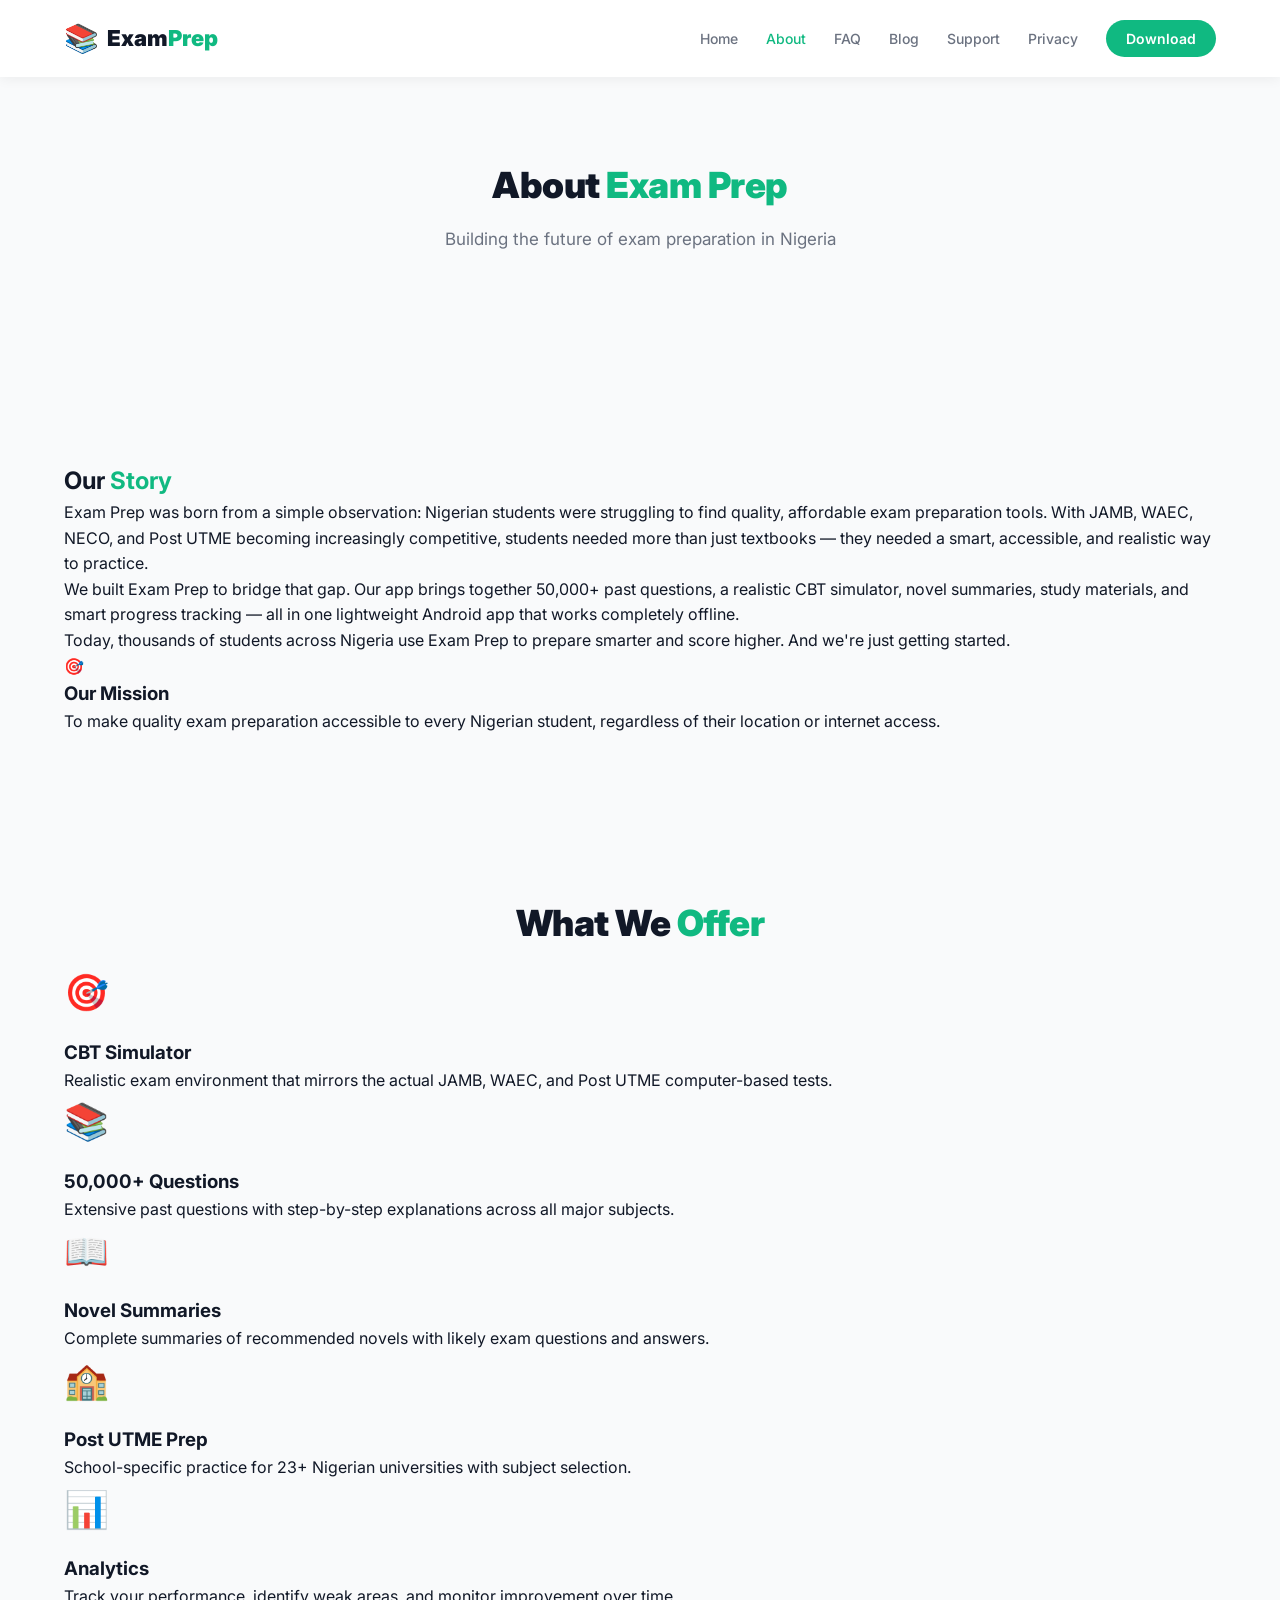
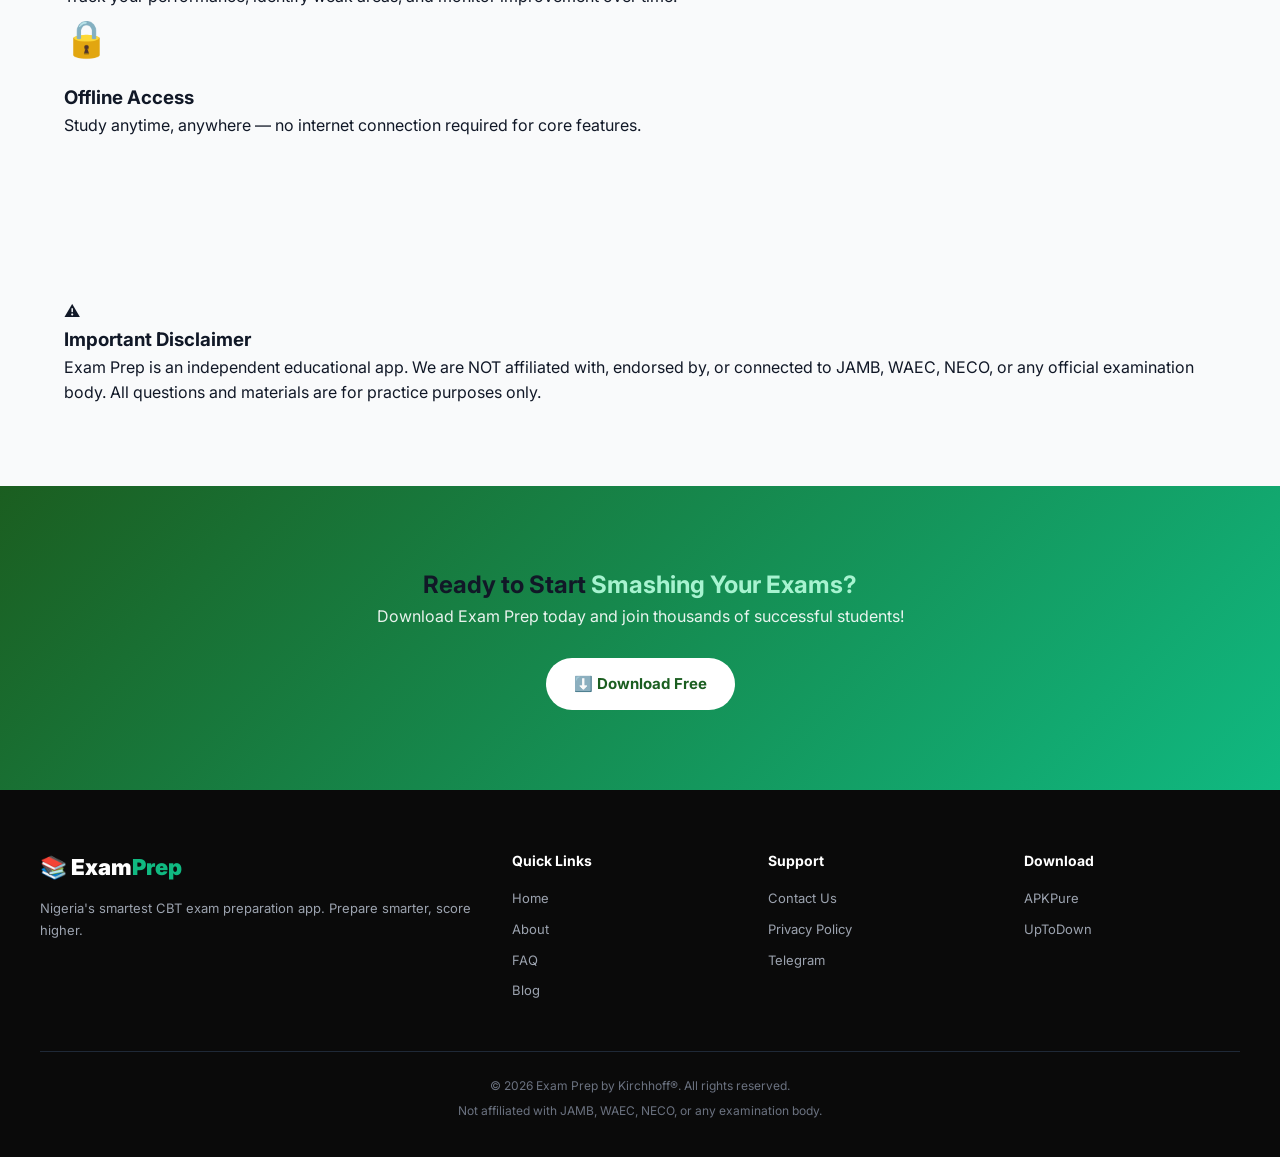
==== about.html @ 36e6fba4 "Add About page HTML structure This file contains the HTML structure for the About page of the Exam P" ====
<!DOCTYPE html>
<html lang="en">
<head>
    <meta charset="UTF-8">
    <meta name="viewport" content="width=device-width, initial-scale=1.0">
    <title>About — Exam Prep</title>
    <meta name="description" content="Learn about Exam Prep — Nigeria's smartest CBT exam preparation app for JAMB, WAEC, NECO, and Post UTME.">
    <link rel="stylesheet" href="style.css">
    <link rel="preconnect" href="https://fonts.googleapis.com">
    <link href="https://fonts.googleapis.com/css2?family=Inter:wght@400;500;600;700;800;900&display=swap" rel="stylesheet">
</head>
<body>

    <!-- NAVIGATION -->
    <nav class="navbar">
        <div class="nav-container">
            <a href="index.html" class="nav-logo">
                <span class="logo-icon">📚</span>
                <span class="logo-text">Exam<span class="accent">Prep</span></span>
            </a>
            <button class="nav-toggle" id="navToggle" aria-label="Toggle navigation">
                <span></span>
                <span></span>
                <span></span>
            </button>
            <ul class="nav-menu" id="navMenu">
                <li><a href="index.html">Home</a></li>
                <li><a href="about.html" class="active">About</a></li>
                <li><a href="faq.html">FAQ</a></li>
                <li><a href="blog.html">Blog</a></li>
                <li><a href="support.html">Support</a></li>
                <li><a href="privacy.html">Privacy</a></li>
                <li><a href="index.html#download" class="nav-download-btn">Download</a></li>
            </ul>
        </div>
    </nav>

    <!-- ABOUT HERO -->
    <section class="about-hero">
        <div class="section-container">
            <h1 class="section-title">About <span class="accent">Exam Prep</span></h1>
            <p class="section-subtitle">Building the future of exam preparation in Nigeria</p>
        </div>
    </section>

    <!-- OUR STORY -->
    <section class="about-story">
        <div class="section-container">
            <div class="story-grid">
                <div class="story-text">
                    <h2 class="story-title">Our <span class="accent">Story</span></h2>
                    <p class="story-paragraph">
                        Exam Prep was born from a simple observation: Nigerian students were struggling to find quality, affordable exam preparation tools. With JAMB, WAEC, NECO, and Post UTME becoming increasingly competitive, students needed more than just textbooks — they needed a smart, accessible, and realistic way to practice.
                    </p>
                    <p class="story-paragraph">
                        We built Exam Prep to bridge that gap. Our app brings together 50,000+ past questions, a realistic CBT simulator, novel summaries, study materials, and smart progress tracking — all in one lightweight Android app that works completely offline.
                    </p>
                    <p class="story-paragraph">
                        Today, thousands of students across Nigeria use Exam Prep to prepare smarter and score higher. And we're just getting started.
                    </p>
                </div>
                <div class="story-card">
                    <span class="story-emoji">🎯</span>
                    <h3>Our Mission</h3>
                    <p>To make quality exam preparation accessible to every Nigerian student, regardless of their location or internet access.</p>
                </div>
            </div>
        </div>
    </section>

    <!-- WHAT WE OFFER -->
    <section class="about-offer">
        <div class="section-container">
            <h2 class="section-title">What We <span class="accent">Offer</span></h2>
            <div class="offer-grid">
                <div class="offer-card">
                    <span class="feature-icon">🎯</span>
                    <h3>CBT Simulator</h3>
                    <p>Realistic exam environment that mirrors the actual JAMB, WAEC, and Post UTME computer-based tests.</p>
                </div>
                <div class="offer-card">
                    <span class="feature-icon">📚</span>
                    <h3>50,000+ Questions</h3>
                    <p>Extensive past questions with step-by-step explanations across all major subjects.</p>
                </div>
                <div class="offer-card">
                    <span class="feature-icon">📖</span>
                    <h3>Novel Summaries</h3>
                    <p>Complete summaries of recommended novels with likely exam questions and answers.</p>
                </div>
                <div class="offer-card">
                    <span class="feature-icon">🏫</span>
                    <h3>Post UTME Prep</h3>
                    <p>School-specific practice for 23+ Nigerian universities with subject selection.</p>
                </div>
                <div class="offer-card">
                    <span class="feature-icon">📊</span>
                    <h3>Analytics</h3>
                    <p>Track your performance, identify weak areas, and monitor improvement over time.</p>
                </div>
                <div class="offer-card">
                    <span class="feature-icon">🔒</span>
                    <h3>Offline Access</h3>
                    <p>Study anytime, anywhere — no internet connection required for core features.</p>
                </div>
            </div>
        </div>
    </section>

    <!-- DISCLAIMER -->
    <section class="about-disclaimer">
        <div class="section-container">
            <div class="disclaimer-card">
                <span class="disclaimer-icon">⚠️</span>
                <h3>Important Disclaimer</h3>
                <p>Exam Prep is an independent educational app. We are NOT affiliated with, endorsed by, or connected to JAMB, WAEC, NECO, or any official examination body. All questions and materials are for practice purposes only.</p>
            </div>
        </div>
    </section>

    <!-- CTA -->
    <section class="cta">
        <div class="section-container">
            <h2>Ready to Start <span class="accent">Smashing Your Exams?</span></h2>
            <p>Download Exam Prep today and join thousands of successful students!</p>
            <a href="index.html#download" class="btn-primary">⬇️ Download Free</a>
        </div>
    </section>

    <!-- FOOTER -->
    <footer class="footer">
        <div class="footer-container">
            <div class="footer-grid">
                <div class="footer-brand">
                    <span class="footer-logo">📚 Exam<span class="accent">Prep</span></span>
                    <p>Nigeria's smartest CBT exam preparation app. Prepare smarter, score higher.</p>
                </div>
                <div class="footer-links">
                    <h4>Quick Links</h4>
                    <a href="index.html">Home</a>
                    <a href="about.html">About</a>
                    <a href="faq.html">FAQ</a>
                    <a href="blog.html">Blog</a>
                </div>
                <div class="footer-links">
                    <h4>Support</h4>
                    <a href="support.html">Contact Us</a>
                    <a href="privacy.html">Privacy Policy</a>
                    <a href="https://t.me/KirchhoffExamPrep" target="_blank">Telegram</a>
                </div>
                <div class="footer-links">
                    <h4>Download</h4>
                    <a href="https://apkpure.com/p/com.kirchhoff.examprep" target="_blank">APKPure</a>
                    <a href="https://uptodown.com" target="_blank">UpToDown</a>
                </div>
            </div>
            <div class="footer-bottom">
                <p>© <span class="current-year">2025</span> Exam Prep by Kirchhoff®. All rights reserved.</p>
                <p>Not affiliated with JAMB, WAEC, NECO, or any examination body.</p>
            </div>
        </div>
    </footer>

    <script src="script.js"></script>
</body>
</html>
---- style.css ----
/* ============================================
   EXAM PREP WEBSITE — MAIN STYLESHEET
   Green Theme: #10B981 / #1B5E20
   ============================================ */

/* RESET */
* {
    margin: 0;
    padding: 0;
    box-sizing: border-box;
}

:root {
    --green: #10B981;
    --green-dark: #1B5E20;
    --green-light: #ECFDF5;
    --bg: #F9FAFB;
    --bg-dark: #121212;
    --card: #FFFFFF;
    --card-dark: #1E1E24;
    --text: #111827;
    --text-secondary: #6B7280;
    --text-dark: #FFFFFF;
    --border: #E5E7EB;
    --border-dark: #2D2D2D;
    --radius: 16px;
    --radius-sm: 10px;
    --radius-lg: 24px;
    --shadow: 0 2px 12px rgba(0,0,0,0.06);
    --shadow-lg: 0 8px 30px rgba(0,0,0,0.12);
    --transition: all 0.3s ease;
}

html {
    scroll-behavior: smooth;
}

body {
    font-family: 'Inter', -apple-system, BlinkMacSystemFont, 'Segoe UI', Roboto, sans-serif;
    background: var(--bg);
    color: var(--text);
    line-height: 1.6;
}

.accent {
    color: var(--green);
}

/* ============================================
   NAVIGATION
   ============================================ */

.navbar {
    background: var(--card);
    box-shadow: var(--shadow);
    position: sticky;
    top: 0;
    z-index: 1000;
}

.nav-container {
    max-width: 1200px;
    margin: 0 auto;
    padding: 16px 24px;
    display: flex;
    align-items: center;
    justify-content: space-between;
}

.nav-logo {
    display: flex;
    align-items: center;
    gap: 8px;
    text-decoration: none;
    color: var(--text);
    font-weight: 800;
    font-size: 22px;
}

.logo-icon {
    font-size: 28px;
}

.logo-text {
    font-weight: 900;
}

.nav-menu {
    display: flex;
    align-items: center;
    gap: 28px;
    list-style: none;
}

.nav-menu a {
    text-decoration: none;
    color: var(--text-secondary);
    font-weight: 500;
    font-size: 14px;
    transition: var(--transition);
}

.nav-menu a:hover,
.nav-menu a.active {
    color: var(--green);
}

.nav-download-btn {
    background: var(--green) !important;
    color: white !important;
    padding: 10px 20px;
    border-radius: 50px;
    font-weight: 600 !important;
}

.nav-download-btn:hover {
    background: var(--green-dark) !important;
}

.nav-toggle {
    display: none;
    flex-direction: column;
    gap: 5px;
    background: none;
    border: none;
    cursor: pointer;
    padding: 5px;
}

.nav-toggle span {
    width: 25px;
    height: 3px;
    background: var(--text);
    border-radius: 3px;
    transition: var(--transition);
}

/* ============================================
   HERO SECTION
   ============================================ */

.hero {
    background: linear-gradient(135deg, #ECFDF5 0%, #F0FDF4 50%, #F9FAFB 100%);
    padding: 80px 24px;
    overflow: hidden;
}

.hero-container {
    max-width: 1200px;
    margin: 0 auto;
    display: grid;
    grid-template-columns: 1fr 1fr;
    gap: 60px;
    align-items: center;
}

.hero-badge {
    display: inline-block;
    background: var(--green-light);
    color: var(--green-dark);
    padding: 8px 16px;
    border-radius: 50px;
    font-size: 13px;
    font-weight: 600;
    margin-bottom: 20px;
    border: 1px solid var(--green);
}

.hero-title {
    font-size: 48px;
    font-weight: 900;
    line-height: 1.2;
    margin-bottom: 20px;
    letter-spacing: -1px;
}

.hero-subtitle {
    font-size: 18px;
    color: var(--text-secondary);
    margin-bottom: 32px;
    line-height: 1.7;
}

.hero-buttons {
    display: flex;
    gap: 16px;
    flex-wrap: wrap;
    margin-bottom: 40px;
}

.btn-primary,
.btn-secondary {
    padding: 14px 28px;
    border-radius: 50px;
    font-size: 15px;
    font-weight: 700;
    text-decoration: none;
    transition: var(--transition);
    display: inline-flex;
    align-items: center;
    gap: 8px;
}

.btn-primary {
    background: var(--green);
    color: white;
}

.btn-primary:hover {
    background: var(--green-dark);
    transform: translateY(-2px);
    box-shadow: var(--shadow-lg);
}

.btn-secondary {
    background: var(--card);
    color: var(--text);
    border: 1px solid var(--border);
}

.btn-secondary:hover {
    border-color: var(--green);
    color: var(--green);
    transform: translateY(-2px);
}

.hero-stats {
    display: flex;
    gap: 40px;
    flex-wrap: wrap;
}

.stat {
    display: flex;
    flex-direction: column;
}

.stat-number {
    font-size: 28px;
    font-weight: 900;
    color: var(--green-dark);
}

.stat-label {
    font-size: 13px;
    color: var(--text-secondary);
    font-weight: 500;
}

.hero-phone {
    display: flex;
    justify-content: center;
}

.phone-mockup {
    width: 300px;
    height: 600px;
    background: var(--green-dark);
    border-radius: 40px;
    padding: 20px;
    box-shadow: var(--shadow-lg);
}

.phone-screen {
    width: 100%;
    height: 100%;
    background: var(--card);
    border-radius: 28px;
    display: flex;
    flex-direction: column;
    align-items: center;
    justify-content: center;
    gap: 12px;
    padding: 20px;
    text-align: center;
}

.phone-emoji {
    font-size: 48px;
}

/* ============================================
   SECTION STYLES
   ============================================ */

.section-container {
    max-width: 1200px;
    margin: 0 auto;
    padding: 80px 24px;
}

.section-title {
    font-size: 36px;
    font-weight: 900;
    text-align: center;
    margin-bottom: 12px;
    letter-spacing: -0.5px;
}

.section-subtitle {
    text-align: center;
    color: var(--text-secondary);
    font-size: 17px;
    margin-bottom: 48px;
}

/* ============================================
   FEATURES
   ============================================ */

.features-grid {
    display: grid;
    grid-template-columns: repeat(auto-fit, minmax(260px, 1fr));
    gap: 24px;
}

.feature-card {
    background: var(--card);
    border-radius: var(--radius);
    padding: 28px;
    box-shadow: var(--shadow);
    transition: var(--transition);
    border: 1px solid var(--border);
}

.feature-card:hover {
    transform: translateY(-4px);
    box-shadow: var(--shadow-lg);
    border-color: var(--green);
}

.feature-icon {
    font-size: 36px;
    display: block;
    margin-bottom: 16px;
}

.feature-card h3 {
    font-size: 18px;
    font-weight: 700;
    margin-bottom: 8px;
}

.feature-card p {
    font-size: 14px;
    color: var(--text-secondary);
    line-height: 1.7;
}

/* ============================================
   TESTIMONIALS
   ============================================ */

.testimonials {
    background: var(--green-light);
}

.testimonials-grid {
    display: grid;
    grid-template-columns: repeat(auto-fit, minmax(300px, 1fr));
    gap: 24px;
}

.testimonial-card {
    background: var(--card);
    border-radius: var(--radius);
    padding: 28px;
    box-shadow: var(--shadow);
    border-left: 4px solid var(--green);
}

.stars {
    margin-bottom: 12px;
    font-size: 18px;
}

.testimonial-text {
    font-size: 14px;
    color: var(--text-secondary);
    font-style: italic;
    line-height: 1.7;
    margin-bottom: 16px;
}

.testimonial-name {
    font-size: 13px;
    font-weight: 700;
    color: var(--green-dark);
}

/* ============================================
   DOWNLOAD SECTION
   ============================================ */

.download-buttons {
    display: flex;
    gap: 20px;
    justify-content: center;
    flex-wrap: wrap;
}

.btn-download {
    background: var(--card);
    border: 2px solid var(--green);
    border-radius: var(--radius);
    padding: 20px 28px;
    text-decoration: none;
    color: var(--text);
    display: flex;
    align-items: center;
    gap: 16px;
    transition: var(--transition);
    min-width: 280px;
}

.btn-download:hover {
    background: var(--green);
    color: white;
    transform: translateY(-4px);
    box-shadow: var(--shadow-lg);
}

.download-icon {
    font-size: 32px;
}

.btn-download strong {
    display: block;
    font-size: 16px;
}

.btn-download small {
    font-size: 12px;
    opacity: 0.8;
}

.download-note {
    text-align: center;
    margin-top: 32px;
    font-size: 13px;
    color: var(--text-secondary);
}

/* ============================================
   CTA SECTION
   ============================================ */

.cta {
    background: linear-gradient(135deg, var(--green-dark), var(--green));
    text-align: center;
}

.cta .section-title {
    color: white;
}

.cta .accent {
    color: #A7F3D0;
}

.cta p {
    color: rgba(255,255,255,0.9);
    font-size: 16px;
    margin-bottom: 28px;
}

.cta .btn-primary {
    background: white;
    color: var(--green-dark);
}

.cta .btn-primary:hover {
    background: var(--green-light);
}

/* ============================================
   FOOTER
   ============================================ */

.footer {
    background: #0A0A0A;
    color: #D1D5DB;
    padding: 60px 24px 30px;
}

.footer-container {
    max-width: 1200px;
    margin: 0 auto;
}

.footer-grid {
    display: grid;
    grid-template-columns: 2fr 1fr 1fr 1fr;
    gap: 40px;
    margin-bottom: 40px;
}

.footer-logo {
    font-size: 22px;
    font-weight: 900;
    color: white;
}

.footer-brand p {
    margin-top: 12px;
    font-size: 13px;
    color: #9CA3AF;
    line-height: 1.7;
}

.footer-links h4 {
    color: white;
    font-size: 14px;
    margin-bottom: 16px;
}

.footer-links a {
    display: block;
    color: #9CA3AF;
    text-decoration: none;
    font-size: 13px;
    margin-bottom: 10px;
    transition: var(--transition);
}

.footer-links a:hover {
    color: var(--green);
}

.footer-bottom {
    border-top: 1px solid #1F2937;
    padding-top: 24px;
    text-align: center;
}

.footer-bottom p {
    font-size: 12px;
    color: #6B7280;
    margin-bottom: 6px;
}

/* ============================================
   RESPONSIVE
   ============================================ */

@media (max-width: 768px) {
    .nav-toggle {
        display: flex;
    }
    
    .nav-menu {
        display: none;
        position: absolute;
        top: 100%;
        left: 0;
        right: 0;
        background: var(--card);
        flex-direction: column;
        padding: 20px;
        gap: 16px;
        box-shadow: var(--shadow-lg);
    }
    
    .nav-menu.open {
        display: flex;
    }
    
    .hero-container {
        grid-template-columns: 1fr;
        text-align: center;
    }
    
    .hero-title {
        font-size: 32px;
    }
    
    .hero-buttons {
        justify-content: center;
    }
    
    .hero-stats {
        justify-content: center;
        gap: 24px;
    }
    
    .hero-phone {
        display: none;
    }
    
    .section-title {
        font-size: 28px;
    }
    
    .footer-grid {
        grid-template-columns: 1fr;
        gap: 24px;
    }
}

@media (max-width: 480px) {
    .hero {
        padding: 40px 16px;
    }
    
    .hero-title {
        font-size: 26px;
    }
    
    .hero-subtitle {
        font-size: 15px;
    }
    
    .section-container {
        padding: 50px 16px;
    }
    
    .btn-download {
        min-width: 100%;
    }
}
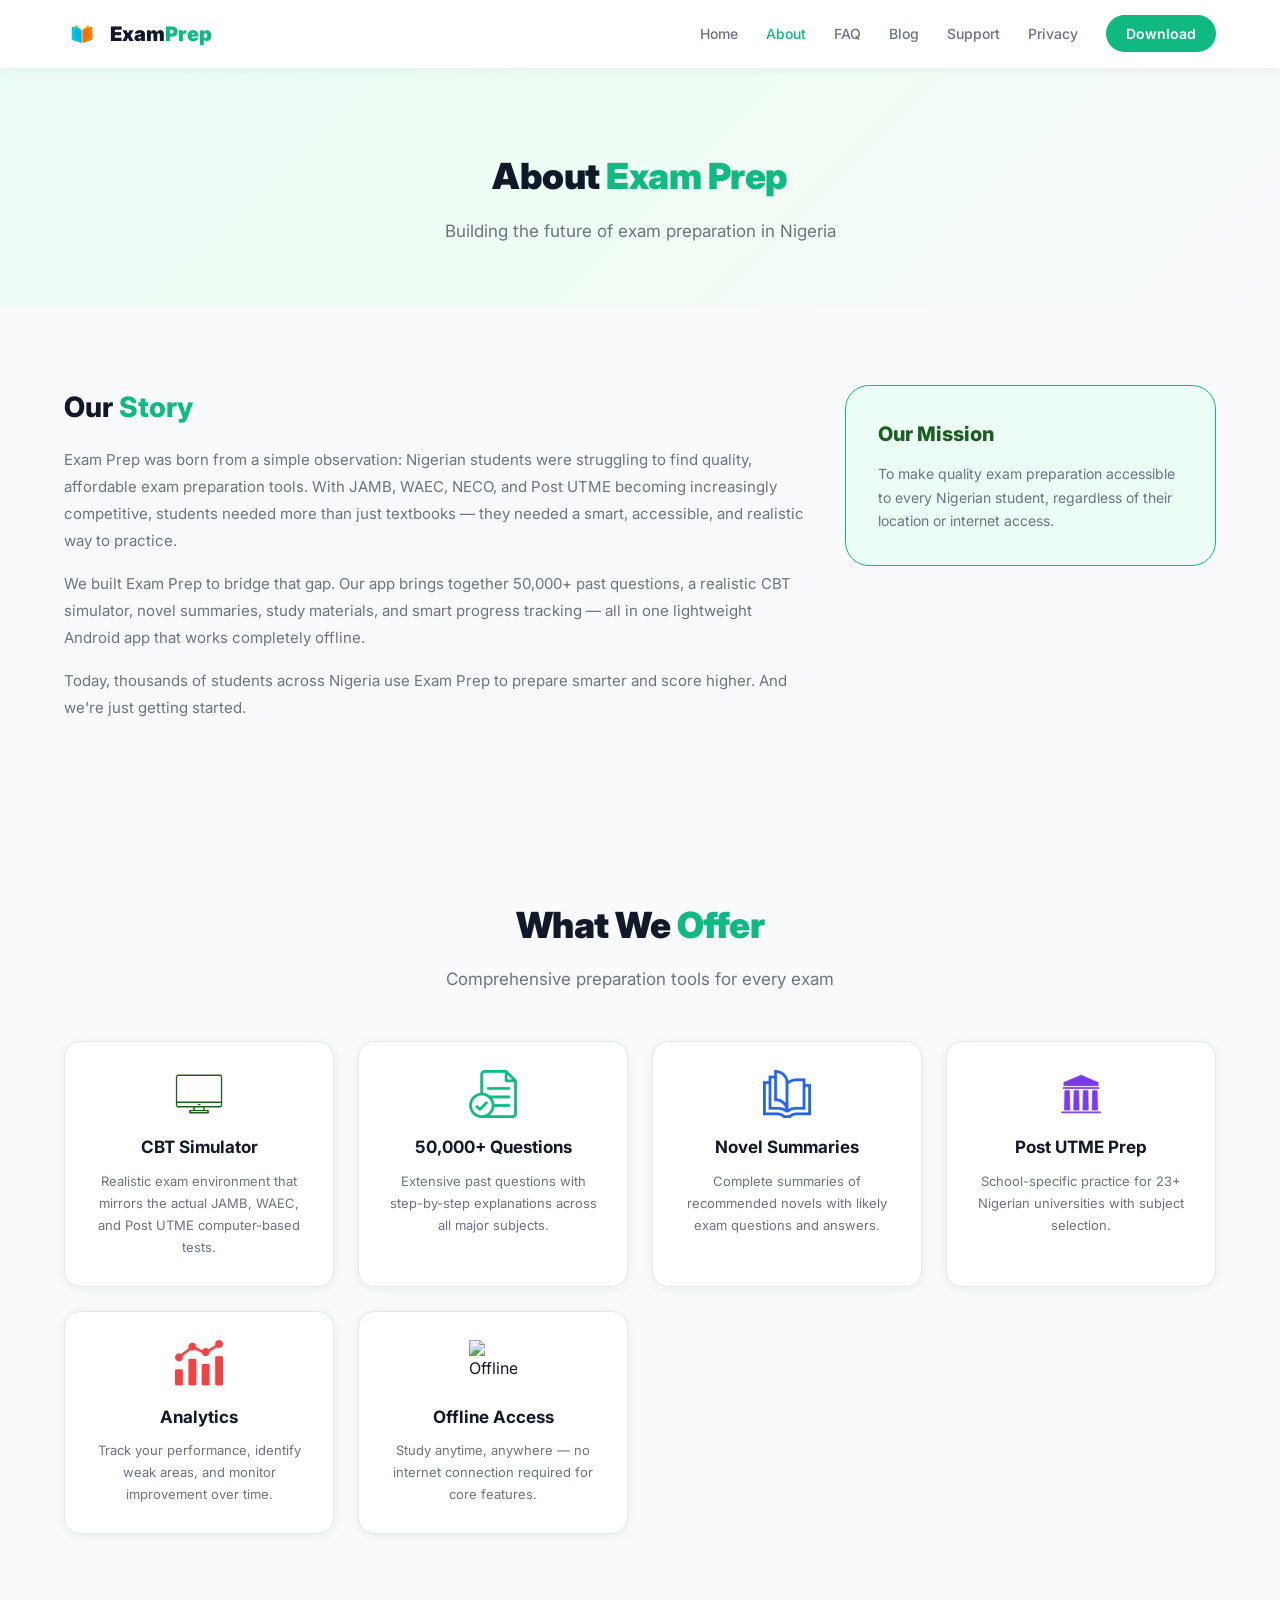
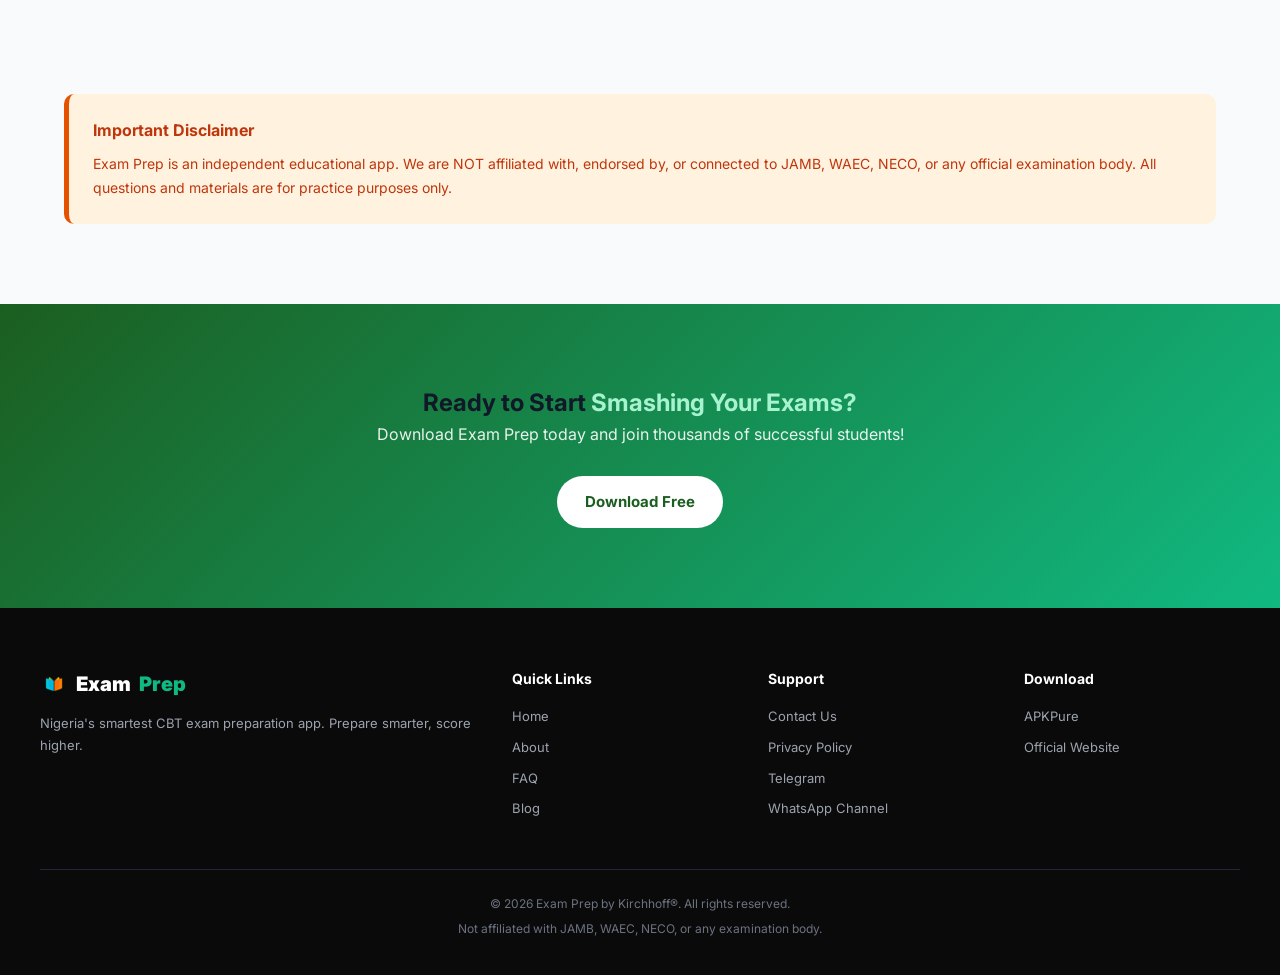
==== commit 421421d8: "Update about.html" ====
--- a/about.html
+++ b/about.html
@@ -5,9 +5,123 @@
     <meta name="viewport" content="width=device-width, initial-scale=1.0">
     <title>About — Exam Prep</title>
     <meta name="description" content="Learn about Exam Prep — Nigeria's smartest CBT exam preparation app for JAMB, WAEC, NECO, and Post UTME.">
+    <link rel="icon" type="image/png" href="logo.png">
     <link rel="stylesheet" href="style.css">
     <link rel="preconnect" href="https://fonts.googleapis.com">
     <link href="https://fonts.googleapis.com/css2?family=Inter:wght@400;500;600;700;800;900&display=swap" rel="stylesheet">
+    <style>
+        .about-hero {
+            background: linear-gradient(135deg, #ECFDF5 0%, #F0FDF4 50%, #F9FAFB 100%);
+            padding: 80px 24px 60px;
+            text-align: center;
+        }
+        
+        .story-grid {
+            display: grid;
+            grid-template-columns: 2fr 1fr;
+            gap: 40px;
+            align-items: start;
+        }
+        
+        .story-text h2 {
+            font-size: 28px;
+            font-weight: 800;
+            margin-bottom: 16px;
+        }
+        
+        .story-paragraph {
+            font-size: 15px;
+            color: var(--text-secondary);
+            line-height: 1.8;
+            margin-bottom: 16px;
+        }
+        
+        .story-card {
+            background: var(--green-light);
+            border-radius: var(--radius-lg);
+            padding: 32px;
+            border: 1px solid var(--green);
+        }
+        
+        .story-card h3 {
+            font-size: 20px;
+            font-weight: 800;
+            color: var(--green-dark);
+            margin-bottom: 12px;
+        }
+        
+        .story-card p {
+            font-size: 14px;
+            color: var(--text-secondary);
+            line-height: 1.7;
+        }
+        
+        .offer-grid {
+            display: grid;
+            grid-template-columns: repeat(auto-fit, minmax(250px, 1fr));
+            gap: 24px;
+        }
+        
+        .offer-card {
+            background: var(--card);
+            border-radius: var(--radius);
+            padding: 28px;
+            box-shadow: var(--shadow);
+            border: 1px solid var(--border);
+            text-align: center;
+            transition: var(--transition);
+        }
+        
+        .offer-card:hover {
+            transform: translateY(-4px);
+            box-shadow: var(--shadow-lg);
+            border-color: var(--green);
+        }
+        
+        .offer-card img {
+            width: 48px;
+            height: 48px;
+            margin: 0 auto 16px;
+            display: block;
+        }
+        
+        .offer-card h3 {
+            font-size: 17px;
+            font-weight: 700;
+            margin-bottom: 8px;
+        }
+        
+        .offer-card p {
+            font-size: 13px;
+            color: var(--text-secondary);
+            line-height: 1.7;
+        }
+        
+        .disclaimer-card {
+            background: #FFF3E0;
+            border-left: 5px solid #E65100;
+            padding: 24px;
+            border-radius: var(--radius-sm);
+        }
+        
+        .disclaimer-card h3 {
+            color: #BF360C;
+            font-size: 16px;
+            margin-bottom: 8px;
+        }
+        
+        .disclaimer-card p {
+            color: #BF360C;
+            font-size: 14px;
+            line-height: 1.7;
+        }
+        
+        @media (max-width: 768px) {
+            .story-grid {
+                grid-template-columns: 1fr;
+            }
+        }
+    </style>
 </head>
 <body>
 
@@ -15,7 +129,7 @@
     <nav class="navbar">
         <div class="nav-container">
             <a href="index.html" class="nav-logo">
-                <span class="logo-icon">📚</span>
+                <img src="logo.png" alt="Exam Prep Logo">
                 <span class="logo-text">Exam<span class="accent">Prep</span></span>
             </a>
             <button class="nav-toggle" id="navToggle" aria-label="Toggle navigation">
@@ -37,10 +151,8 @@
 
     <!-- ABOUT HERO -->
     <section class="about-hero">
-        <div class="section-container">
-            <h1 class="section-title">About <span class="accent">Exam Prep</span></h1>
-            <p class="section-subtitle">Building the future of exam preparation in Nigeria</p>
-        </div>
+        <h1 class="section-title">About <span class="accent">Exam Prep</span></h1>
+        <p class="section-subtitle" style="margin-bottom: 0;">Building the future of exam preparation in Nigeria</p>
     </section>
 
     <!-- OUR STORY -->
@@ -48,7 +160,7 @@
         <div class="section-container">
             <div class="story-grid">
                 <div class="story-text">
-                    <h2 class="story-title">Our <span class="accent">Story</span></h2>
+                    <h2>Our <span class="accent">Story</span></h2>
                     <p class="story-paragraph">
                         Exam Prep was born from a simple observation: Nigerian students were struggling to find quality, affordable exam preparation tools. With JAMB, WAEC, NECO, and Post UTME becoming increasingly competitive, students needed more than just textbooks — they needed a smart, accessible, and realistic way to practice.
                     </p>
@@ -60,7 +172,6 @@
                     </p>
                 </div>
                 <div class="story-card">
-                    <span class="story-emoji">🎯</span>
                     <h3>Our Mission</h3>
                     <p>To make quality exam preparation accessible to every Nigerian student, regardless of their location or internet access.</p>
                 </div>
@@ -72,34 +183,36 @@
     <section class="about-offer">
         <div class="section-container">
             <h2 class="section-title">What We <span class="accent">Offer</span></h2>
+            <p class="section-subtitle">Comprehensive preparation tools for every exam</p>
+            
             <div class="offer-grid">
                 <div class="offer-card">
-                    <span class="feature-icon">🎯</span>
+                    <img src="icon-cbt.png" alt="CBT Simulator">
                     <h3>CBT Simulator</h3>
                     <p>Realistic exam environment that mirrors the actual JAMB, WAEC, and Post UTME computer-based tests.</p>
                 </div>
                 <div class="offer-card">
-                    <span class="feature-icon">📚</span>
+                    <img src="icon-questions.png" alt="Questions">
                     <h3>50,000+ Questions</h3>
                     <p>Extensive past questions with step-by-step explanations across all major subjects.</p>
                 </div>
                 <div class="offer-card">
-                    <span class="feature-icon">📖</span>
+                    <img src="icon-novel.png" alt="Novel Summaries">
                     <h3>Novel Summaries</h3>
                     <p>Complete summaries of recommended novels with likely exam questions and answers.</p>
                 </div>
                 <div class="offer-card">
-                    <span class="feature-icon">🏫</span>
+                    <img src="icon-postutme.png" alt="Post UTME">
                     <h3>Post UTME Prep</h3>
                     <p>School-specific practice for 23+ Nigerian universities with subject selection.</p>
                 </div>
                 <div class="offer-card">
-                    <span class="feature-icon">📊</span>
+                    <img src="icon-analytics.png" alt="Analytics">
                     <h3>Analytics</h3>
                     <p>Track your performance, identify weak areas, and monitor improvement over time.</p>
                 </div>
                 <div class="offer-card">
-                    <span class="feature-icon">🔒</span>
+                    <img src="icon-download.png" alt="Offline Access">
                     <h3>Offline Access</h3>
                     <p>Study anytime, anywhere — no internet connection required for core features.</p>
                 </div>
@@ -111,7 +224,6 @@
     <section class="about-disclaimer">
         <div class="section-container">
             <div class="disclaimer-card">
-                <span class="disclaimer-icon">⚠️</span>
                 <h3>Important Disclaimer</h3>
                 <p>Exam Prep is an independent educational app. We are NOT affiliated with, endorsed by, or connected to JAMB, WAEC, NECO, or any official examination body. All questions and materials are for practice purposes only.</p>
             </div>
@@ -123,7 +235,7 @@
         <div class="section-container">
             <h2>Ready to Start <span class="accent">Smashing Your Exams?</span></h2>
             <p>Download Exam Prep today and join thousands of successful students!</p>
-            <a href="index.html#download" class="btn-primary">⬇️ Download Free</a>
+            <a href="index.html#download" class="btn-primary">Download Free</a>
         </div>
     </section>
 
@@ -132,7 +244,10 @@
         <div class="footer-container">
             <div class="footer-grid">
                 <div class="footer-brand">
-                    <span class="footer-logo">📚 Exam<span class="accent">Prep</span></span>
+                    <span class="footer-logo">
+                        <img src="logo.png" alt="Exam Prep Logo">
+                        Exam<span class="accent">Prep</span>
+                    </span>
                     <p>Nigeria's smartest CBT exam preparation app. Prepare smarter, score higher.</p>
                 </div>
                 <div class="footer-links">
@@ -147,11 +262,12 @@
                     <a href="support.html">Contact Us</a>
                     <a href="privacy.html">Privacy Policy</a>
                     <a href="https://t.me/KirchhoffExamPrep" target="_blank">Telegram</a>
+                    <a href="https://whatsapp.com/channel/0029Vb7NGXBCMY0DDEUXz546" target="_blank">WhatsApp Channel</a>
                 </div>
                 <div class="footer-links">
                     <h4>Download</h4>
                     <a href="https://apkpure.com/p/com.kirchhoff.examprep" target="_blank">APKPure</a>
-                    <a href="https://uptodown.com" target="_blank">UpToDown</a>
+                    <a href="examprep.apk.com" target="_blank">Official Website</a>
                 </div>
             </div>
             <div class="footer-bottom">
@@ -163,4 +279,4 @@
 
     <script src="script.js"></script>
 </body>
-</html>
+    </html>
--- a/style.css
+++ b/style.css
@@ -1,6 +1,6 @@
 /* ============================================
    EXAM PREP WEBSITE — MAIN STYLESHEET
-   Green Theme: #10B981 / #1B5E20
+   Professional Green Theme
    ============================================ */
 
 /* RESET */
@@ -46,6 +46,11 @@
     color: var(--green);
 }
 
+img {
+    max-width: 100%;
+    height: auto;
+}
+
 /* ============================================
    NAVIGATION
    ============================================ */
@@ -70,15 +75,17 @@
 .nav-logo {
     display: flex;
     align-items: center;
-    gap: 8px;
+    gap: 10px;
     text-decoration: none;
     color: var(--text);
     font-weight: 800;
-    font-size: 22px;
-}
-
-.logo-icon {
-    font-size: 28px;
+    font-size: 20px;
+}
+
+.nav-logo img {
+    width: 36px;
+    height: 36px;
+    border-radius: 8px;
 }
 
 .logo-text {
@@ -275,8 +282,11 @@
     text-align: center;
 }
 
-.phone-emoji {
-    font-size: 48px;
+.phone-screen img {
+    width: 100%;
+    height: 100%;
+    object-fit: cover;
+    border-radius: 28px;
 }
 
 /* ============================================
@@ -321,6 +331,7 @@
     box-shadow: var(--shadow);
     transition: var(--transition);
     border: 1px solid var(--border);
+    text-align: center;
 }
 
 .feature-card:hover {
@@ -330,9 +341,10 @@
 }
 
 .feature-icon {
-    font-size: 36px;
+    width: 56px;
+    height: 56px;
+    margin: 0 auto 16px;
     display: block;
-    margin-bottom: 16px;
 }
 
 .feature-card h3 {
@@ -348,34 +360,49 @@
 }
 
 /* ============================================
-   TESTIMONIALS
+   TESTIMONIALS SLIDER
    ============================================ */
 
 .testimonials {
     background: var(--green-light);
-}
-
-.testimonials-grid {
-    display: grid;
-    grid-template-columns: repeat(auto-fit, minmax(300px, 1fr));
-    gap: 24px;
+    overflow: hidden;
+}
+
+.testimonial-slider {
+    position: relative;
+    max-width: 700px;
+    margin: 0 auto;
+    overflow: hidden;
+}
+
+.testimonial-track {
+    display: flex;
+    transition: transform 0.5s ease;
+}
+
+.testimonial-slide {
+    min-width: 100%;
+    padding: 0 16px;
 }
 
 .testimonial-card {
     background: var(--card);
     border-radius: var(--radius);
-    padding: 28px;
+    padding: 32px;
     box-shadow: var(--shadow);
     border-left: 4px solid var(--green);
+    text-align: center;
 }
 
 .stars {
     margin-bottom: 12px;
     font-size: 18px;
+    color: #F59E0B;
+    letter-spacing: 2px;
 }
 
 .testimonial-text {
-    font-size: 14px;
+    font-size: 15px;
     color: var(--text-secondary);
     font-style: italic;
     line-height: 1.7;
@@ -383,9 +410,32 @@
 }
 
 .testimonial-name {
-    font-size: 13px;
+    font-size: 14px;
     font-weight: 700;
     color: var(--green-dark);
+}
+
+.slider-dots {
+    display: flex;
+    justify-content: center;
+    gap: 10px;
+    margin-top: 24px;
+}
+
+.slider-dot {
+    width: 10px;
+    height: 10px;
+    border-radius: 50%;
+    background: #D1D5DB;
+    border: none;
+    cursor: pointer;
+    transition: var(--transition);
+}
+
+.slider-dot.active {
+    background: var(--green);
+    width: 24px;
+    border-radius: 5px;
 }
 
 /* ============================================
@@ -420,8 +470,9 @@
     box-shadow: var(--shadow-lg);
 }
 
-.download-icon {
-    font-size: 32px;
+.btn-download img {
+    width: 32px;
+    height: 32px;
 }
 
 .btn-download strong {
@@ -496,9 +547,18 @@
 }
 
 .footer-logo {
-    font-size: 22px;
+    display: flex;
+    align-items: center;
+    gap: 8px;
+    font-size: 20px;
     font-weight: 900;
     color: white;
+}
+
+.footer-logo img {
+    width: 28px;
+    height: 28px;
+    border-radius: 6px;
 }
 
 .footer-brand p {
@@ -617,4 +677,4 @@
     .btn-download {
         min-width: 100%;
     }
-}
+   }
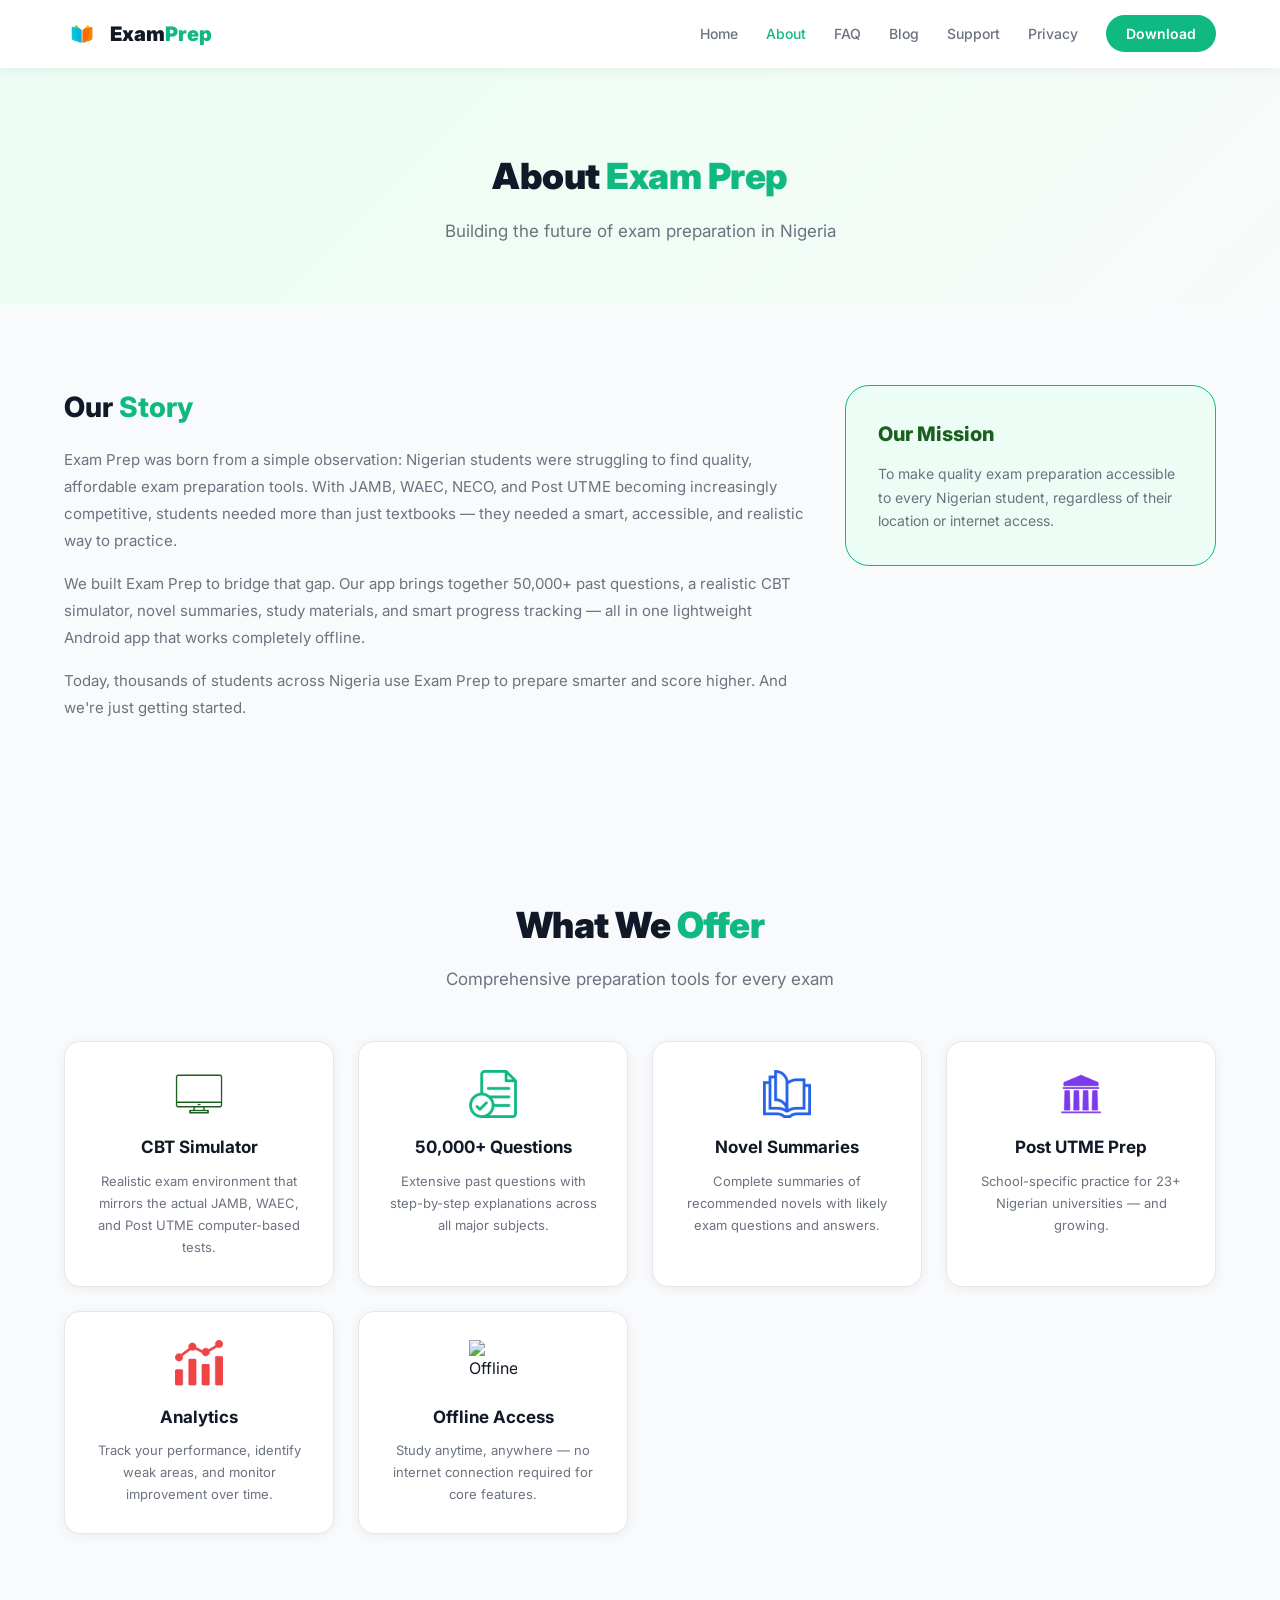
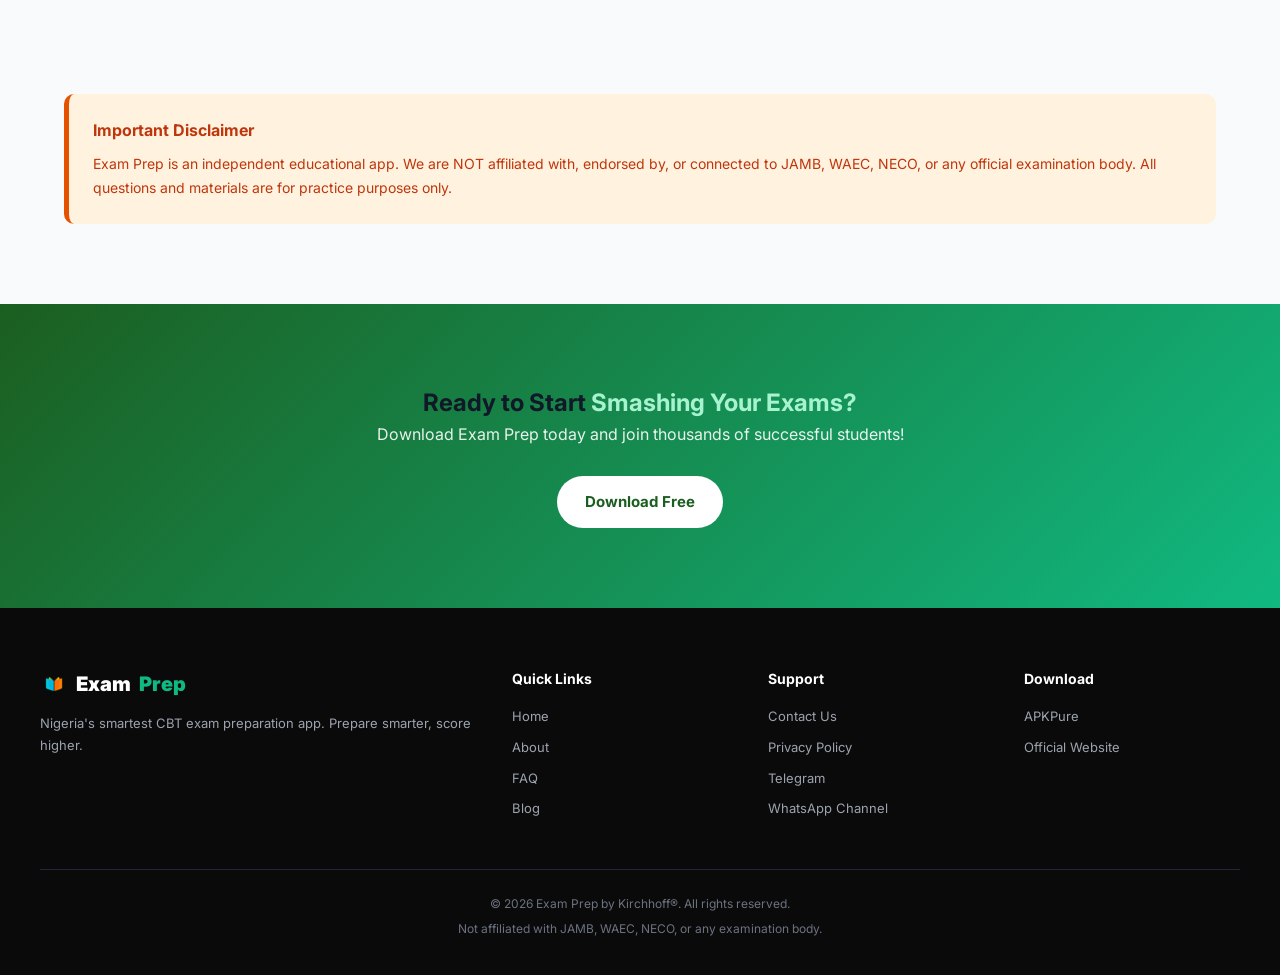
==== commit 109ad692: "Revise Post UTME Prep description for clarity Updated the description for Post UTME Prep to indicate" ====
--- a/about.html
+++ b/about.html
@@ -202,9 +202,9 @@
                     <p>Complete summaries of recommended novels with likely exam questions and answers.</p>
                 </div>
                 <div class="offer-card">
-                    <img src="icon-postutme.png" alt="Post UTME">
-                    <h3>Post UTME Prep</h3>
-                    <p>School-specific practice for 23+ Nigerian universities with subject selection.</p>
+                <img src="icon-postutme.png" alt="Post UTME">
+                <h3>Post UTME Prep</h3>
+                <p>School-specific practice for 23+ Nigerian universities — and growing.</p>
                 </div>
                 <div class="offer-card">
                     <img src="icon-analytics.png" alt="Analytics">
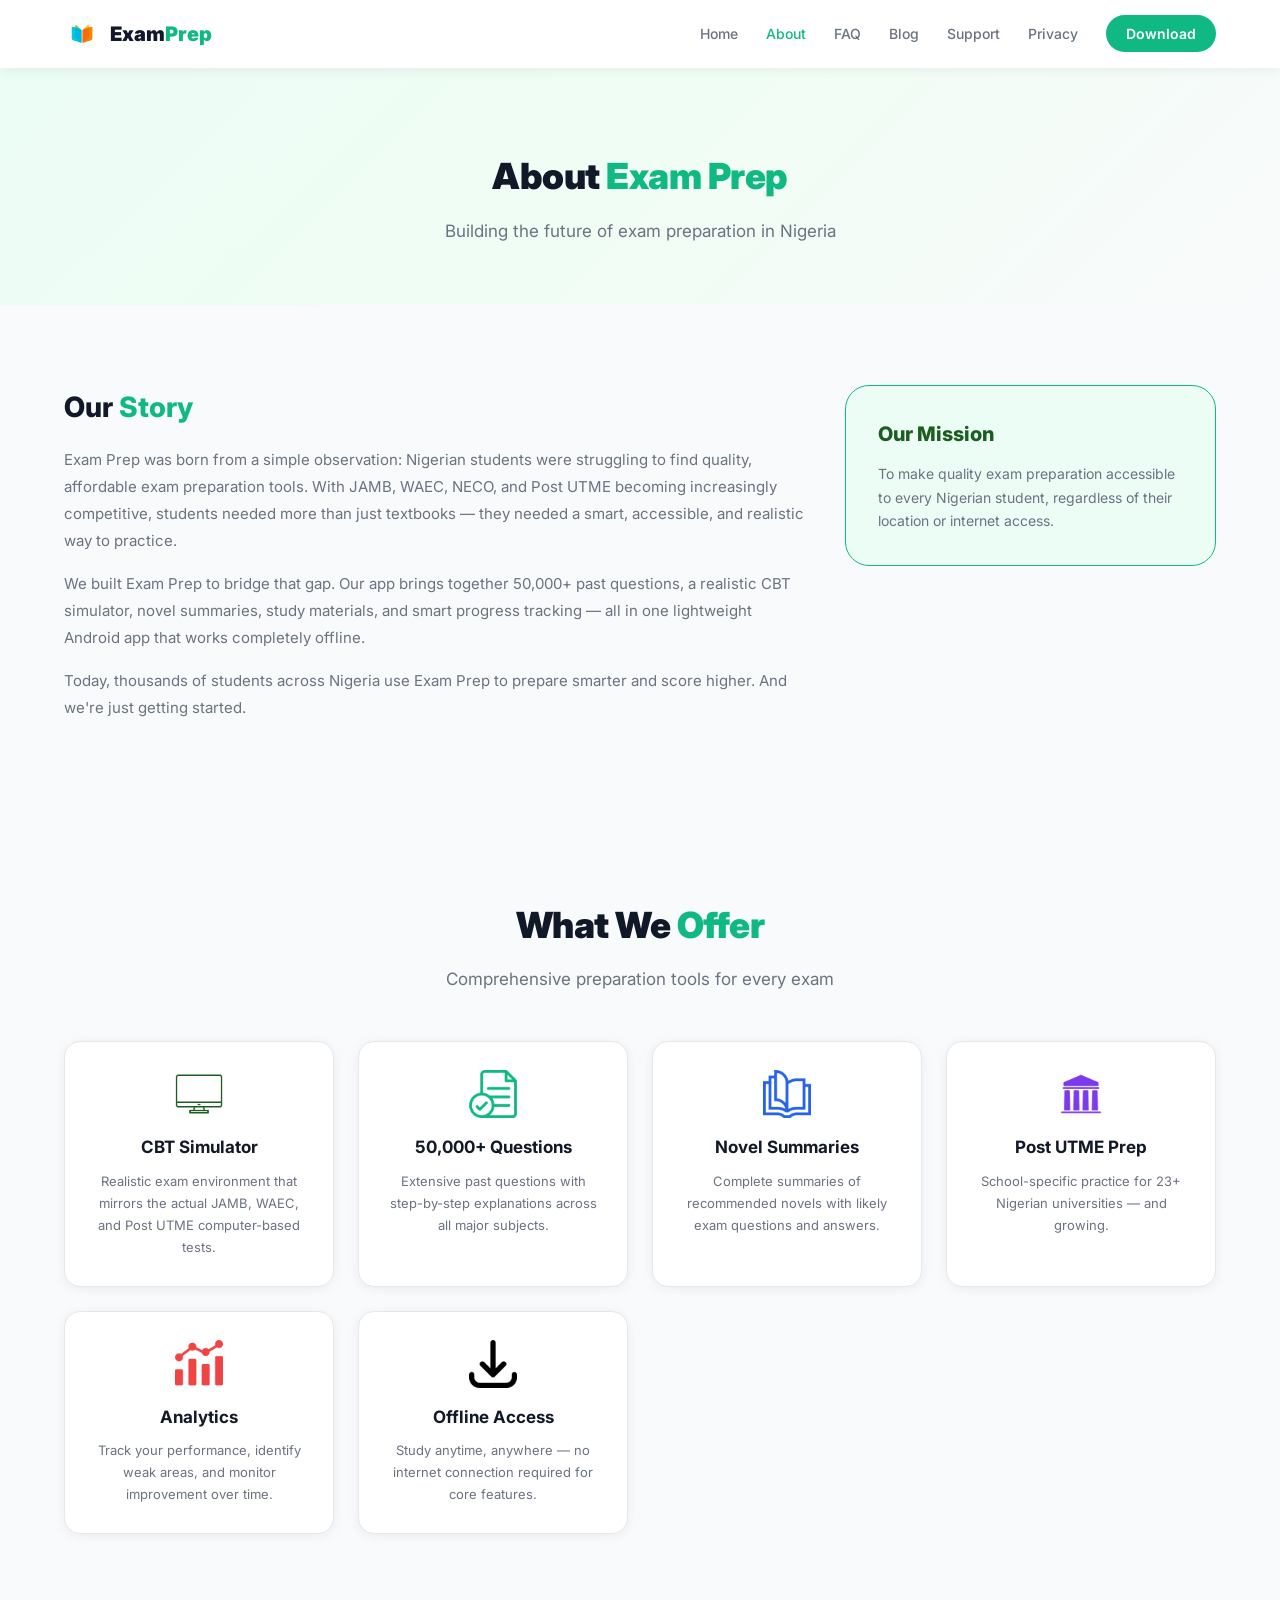
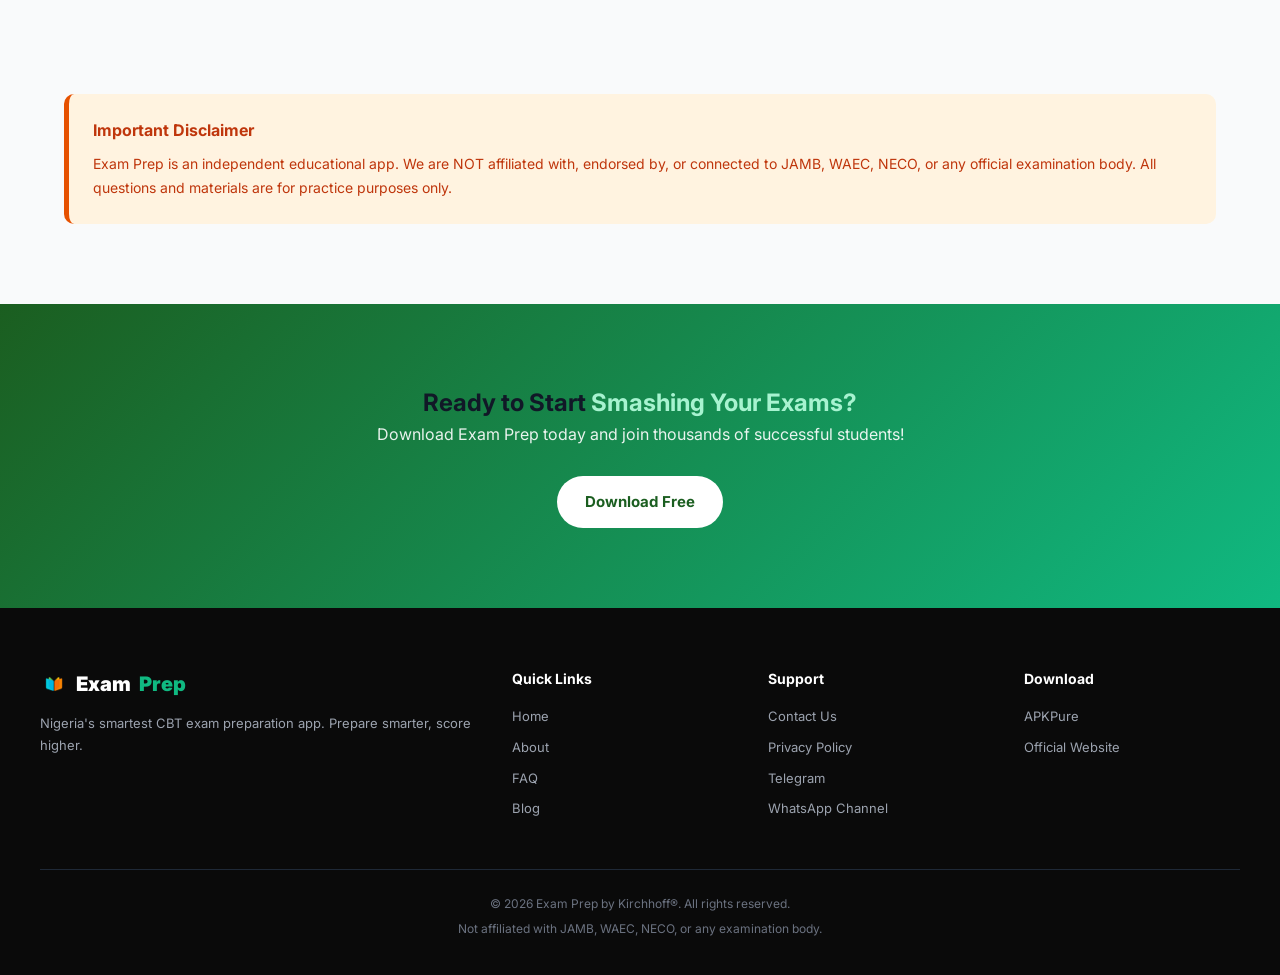
==== commit 62c6c34c: "Fix HTML formatting and update links" ====
--- a/about.html
+++ b/about.html
@@ -202,9 +202,9 @@
                     <p>Complete summaries of recommended novels with likely exam questions and answers.</p>
                 </div>
                 <div class="offer-card">
-                <img src="icon-postutme.png" alt="Post UTME">
-                <h3>Post UTME Prep</h3>
-                <p>School-specific practice for 23+ Nigerian universities — and growing.</p>
+                    <img src="icon-postutme.png" alt="Post UTME">
+                    <h3>Post UTME Prep</h3>
+                    <p>School-specific practice for 23+ Nigerian universities — and growing.</p>
                 </div>
                 <div class="offer-card">
                     <img src="icon-analytics.png" alt="Analytics">
@@ -267,7 +267,7 @@
                 <div class="footer-links">
                     <h4>Download</h4>
                     <a href="https://apkpure.com/p/com.kirchhoff.examprep" target="_blank">APKPure</a>
-                    <a href="examprep.apk.com" target="_blank">Official Website</a>
+                    <a href="https://examprep.apk.com" target="_blank">Official Website</a>
                 </div>
             </div>
             <div class="footer-bottom">
@@ -279,4 +279,4 @@
 
     <script src="script.js"></script>
 </body>
-    </html>
+</html>
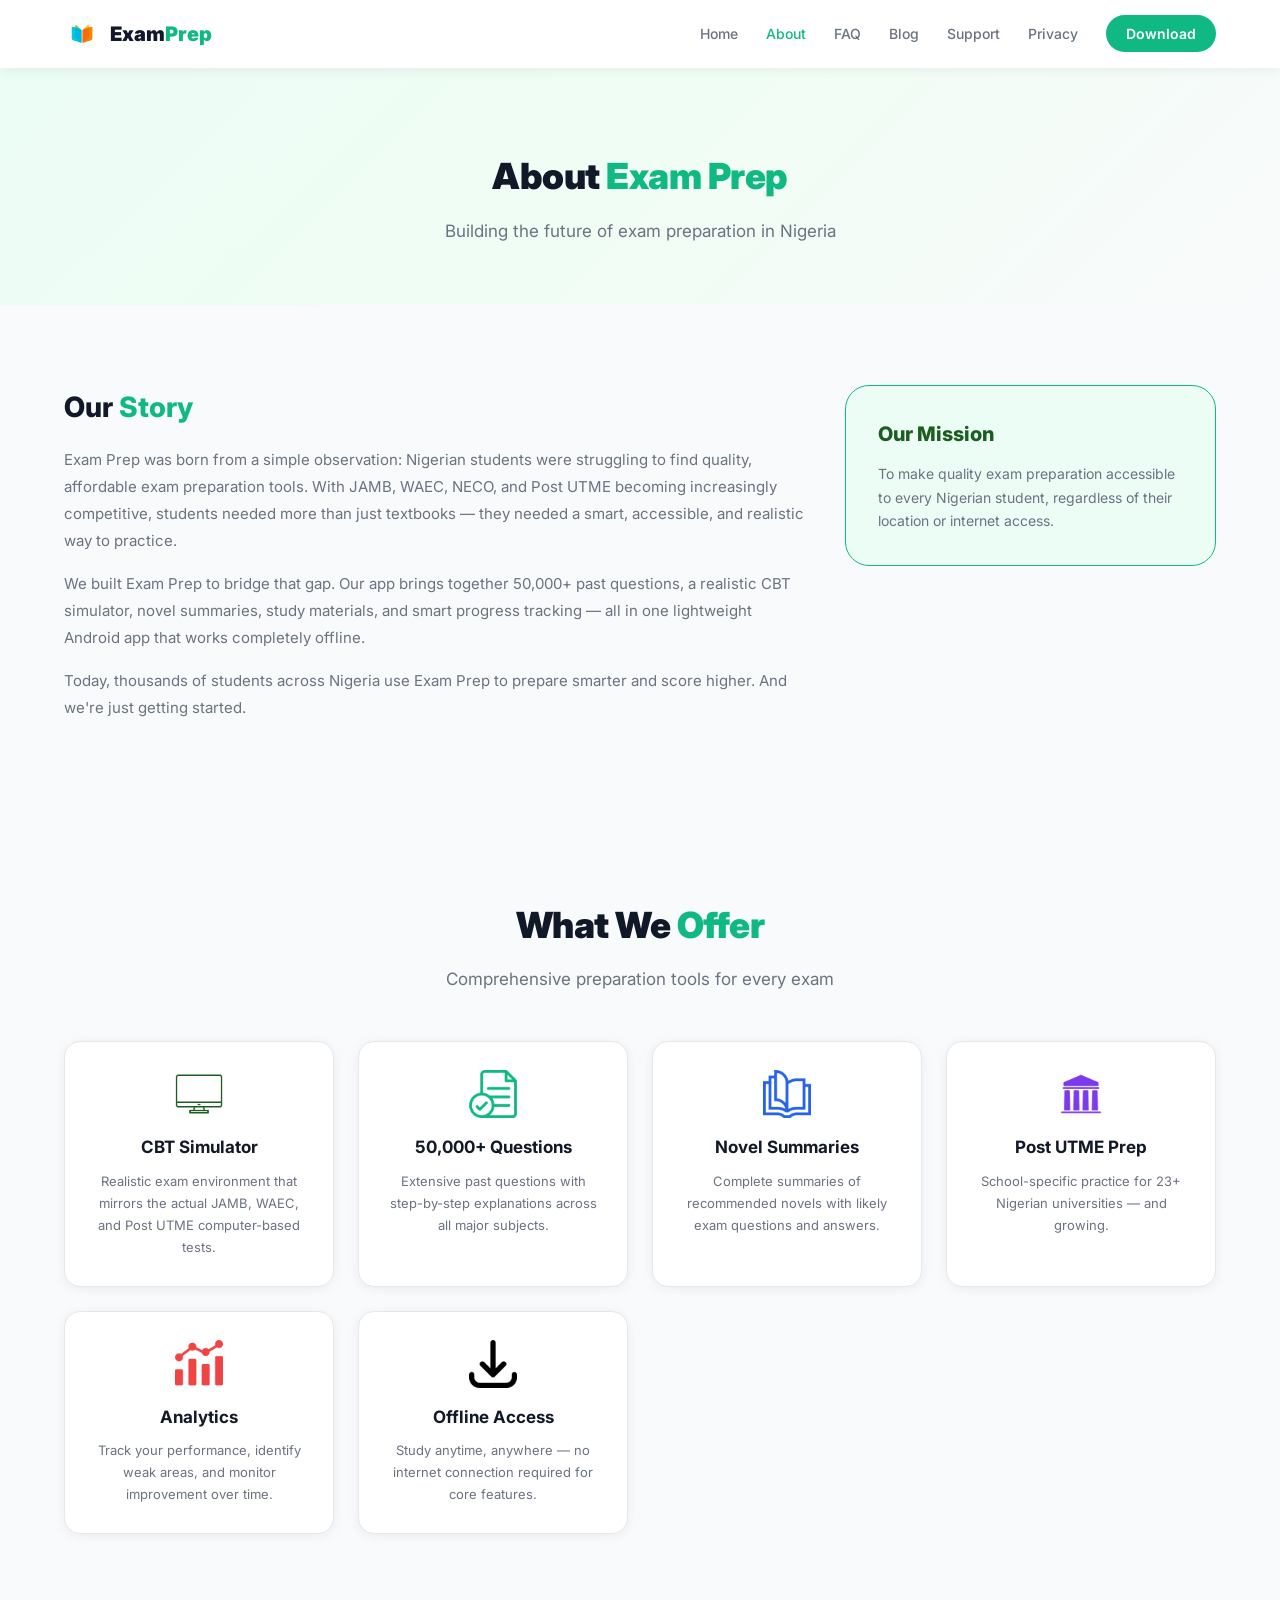
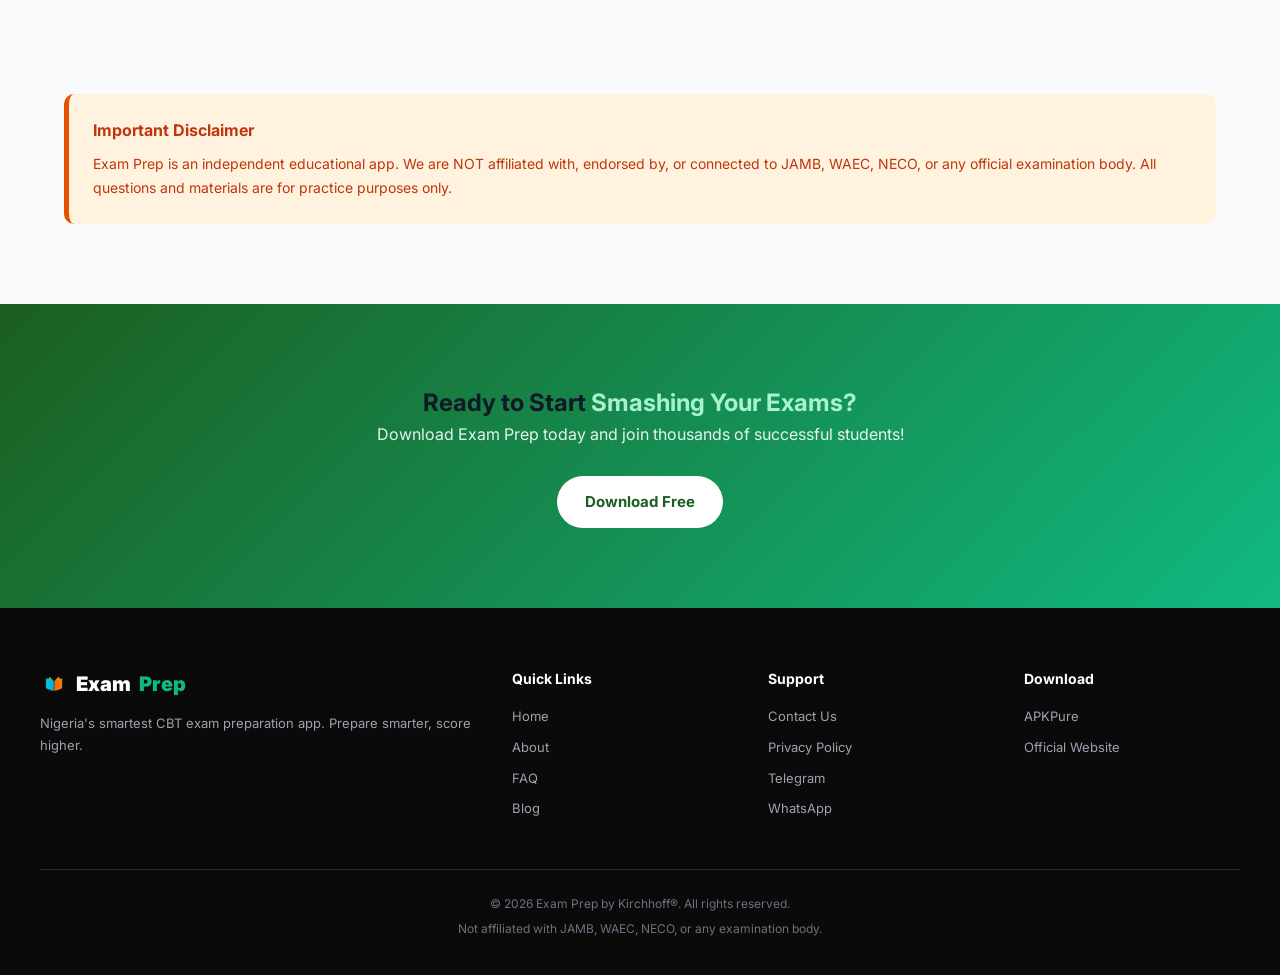
==== commit 9e48925d: "Update about.html" ====
--- a/about.html
+++ b/about.html
@@ -262,7 +262,7 @@
                     <a href="support.html">Contact Us</a>
                     <a href="privacy.html">Privacy Policy</a>
                     <a href="https://t.me/KirchhoffExamPrep" target="_blank">Telegram</a>
-                    <a href="https://whatsapp.com/channel/0029Vb7NGXBCMY0DDEUXz546" target="_blank">WhatsApp Channel</a>
+                    <a href="https://wa.me/2349031144480" target="_blank">WhatsApp</a>
                 </div>
                 <div class="footer-links">
                     <h4>Download</h4>
@@ -279,4 +279,4 @@
 
     <script src="script.js"></script>
 </body>
-</html>
+                </html>
